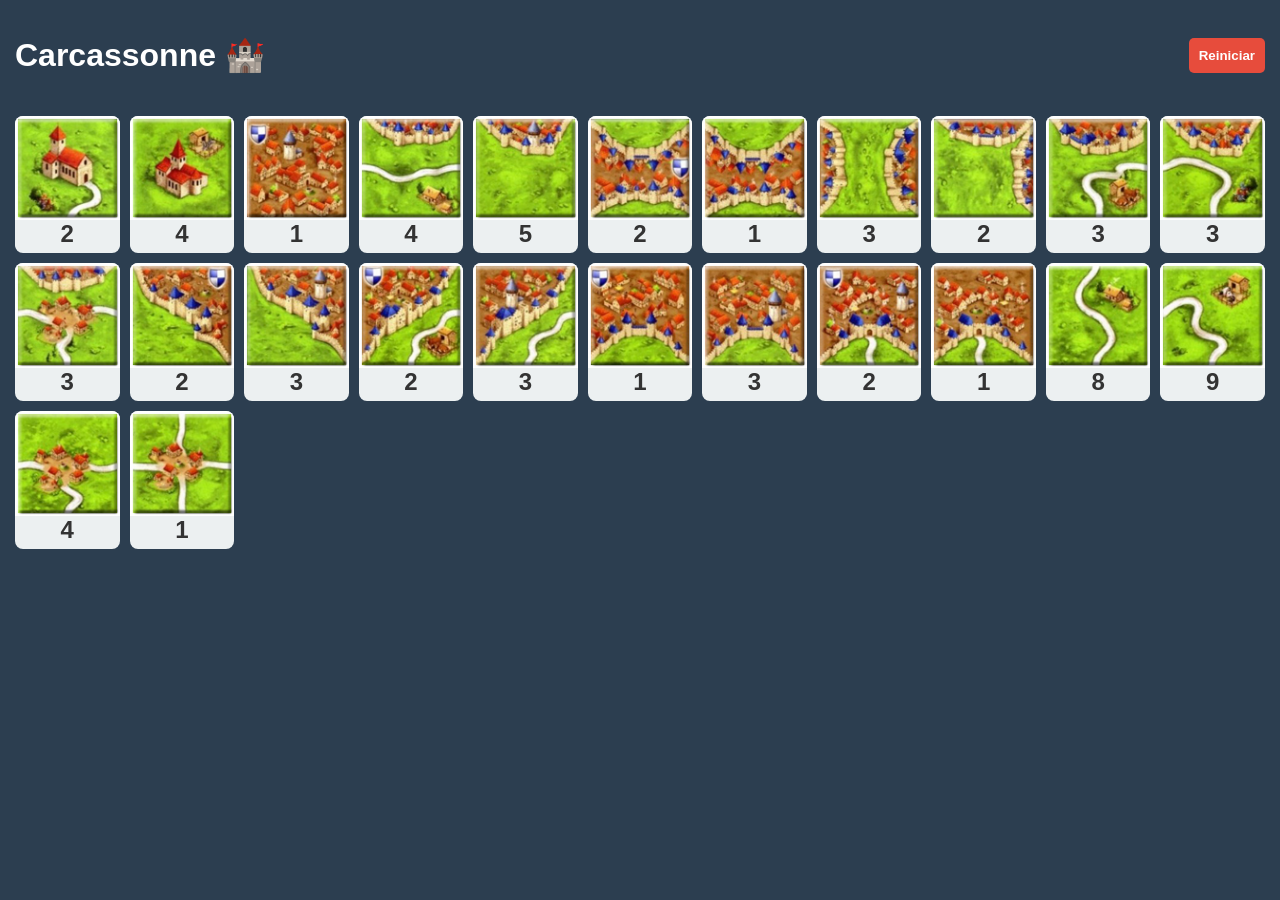
==== index.html @ a1afb7c9 "Primeira versão do Contador Carcassonne com LocalStorage" ====
<!DOCTYPE html>
<html lang="pt-BR">
<head>
    <meta charset="UTF-8">
    <meta name="viewport" content="width=device-width, initial-scale=1.0">
    <title>Carcassonne Counter</title>
    <link rel="stylesheet" href="style.css">
    <link rel="manifest" href="manifest.json">
</head>
<body>
    <header>
        <h1>Carcassonne 🏰</h1>
        <button id="btn-reset">Reiniciar</button>
    </header>

    <main id="app-grid"></main>

    <script src="app.js"></script>
    <script>
        if ('serviceWorker' in navigator) {
            navigator.serviceWorker.register('sw.js');
        }
    </script>
</body>
</html>
---- style.css ----
body {
    font-family: sans-serif;
    background-color: #2c3e50;
    color: white;
    margin: 0;
    padding: 15px;
}

header {
    display: flex;
    justify-content: space-between;
    align-items: center;
    margin-bottom: 20px;
}

#btn-reset {
    background: #e74c3c;
    color: white;
    border: none;
    padding: 10px;
    border-radius: 5px;
    font-weight: bold;
}

#app-grid {
    display: grid;
    grid-template-columns: repeat(auto-fill, minmax(100px, 1fr));
    gap: 10px;
}

.tile-card {
    background: #ecf0f1;
    color: #333;
    border-radius: 8px;
    text-align: center;
    padding-bottom: 5px;
    overflow: hidden;
    transition: 0.2s;
}

.tile-card.esgotado {
    opacity: 0.2;
    filter: grayscale(1);
}

.tile-img {
    width: 100%;
    display: block;
}

.tile-count {
    font-size: 1.5rem;
    font-weight: bold;
}
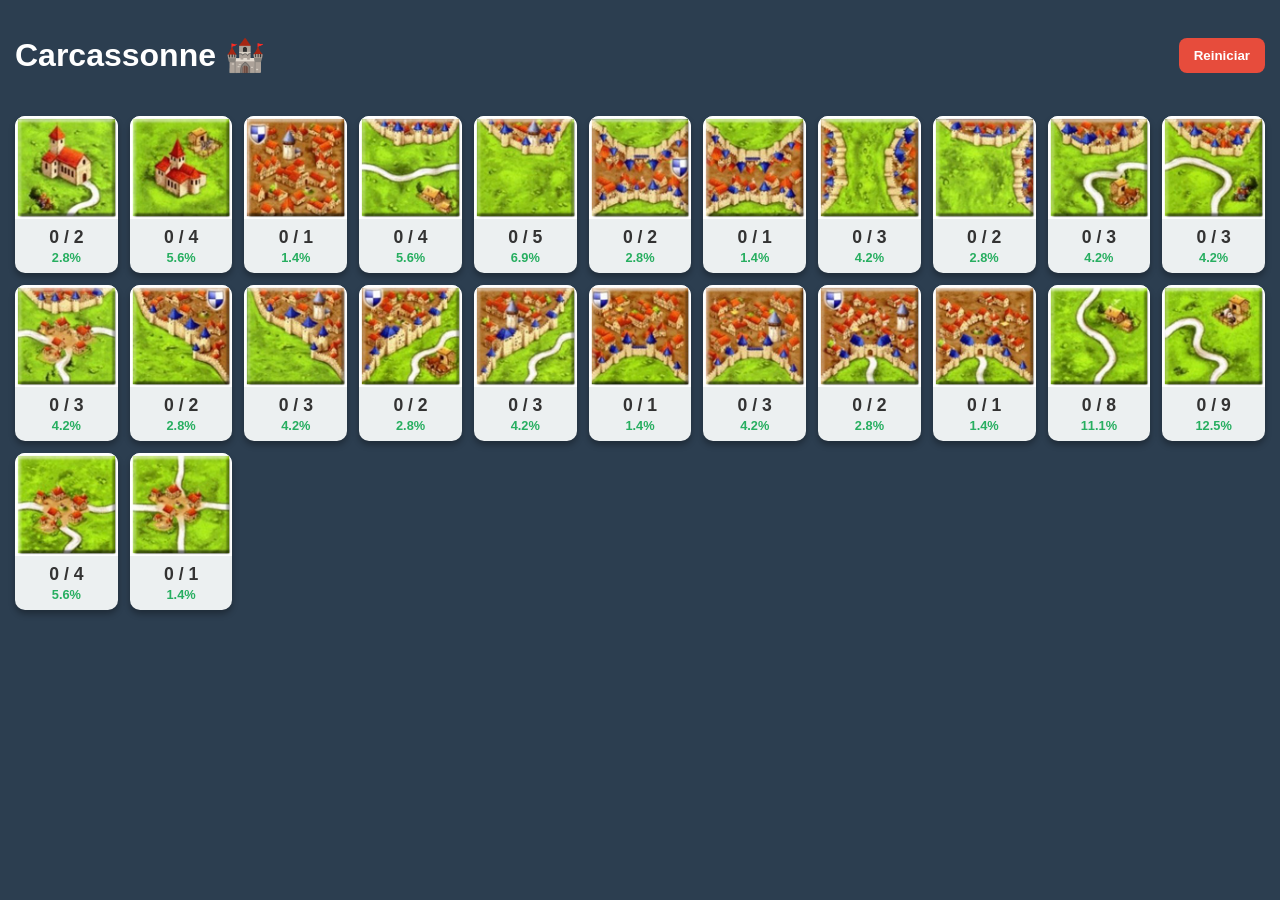
==== commit 6fd54aef: "Contagem x/y e probabilidade adicionados" ====
--- a/index.html
+++ b/index.html
@@ -3,7 +3,7 @@
 <head>
     <meta charset="UTF-8">
     <meta name="viewport" content="width=device-width, initial-scale=1.0">
-    <title>Carcassonne Counter</title>
+    <title>Carcassonne Tracker</title>
     <link rel="stylesheet" href="style.css">
     <link rel="manifest" href="manifest.json">
 </head>
--- a/style.css
+++ b/style.css
@@ -1,6 +1,14 @@
+:root {
+    --bg: #2c3e50;
+    --card-bg: #ecf0f1;
+    --primary: #3498db;
+    --danger: #e74c3c;
+    --success: #27ae60;
+}
+
 body {
-    font-family: sans-serif;
-    background-color: #2c3e50;
+    font-family: -apple-system, BlinkMacSystemFont, "Segoe UI", Roboto, Helvetica, Arial, sans-serif;
+    background-color: var(--bg);
     color: white;
     margin: 0;
     padding: 15px;
@@ -14,32 +22,38 @@
 }
 
 #btn-reset {
-    background: #e74c3c;
+    background: var(--danger);
     color: white;
     border: none;
-    padding: 10px;
-    border-radius: 5px;
+    padding: 10px 15px;
+    border-radius: 8px;
     font-weight: bold;
+    cursor: pointer;
 }
 
 #app-grid {
     display: grid;
     grid-template-columns: repeat(auto-fill, minmax(100px, 1fr));
-    gap: 10px;
+    gap: 12px;
 }
 
 .tile-card {
-    background: #ecf0f1;
+    background: var(--card-bg);
     color: #333;
-    border-radius: 8px;
+    border-radius: 10px;
     text-align: center;
-    padding-bottom: 5px;
     overflow: hidden;
-    transition: 0.2s;
+    transition: transform 0.1s;
+    cursor: pointer;
+    box-shadow: 0 4px 6px rgba(0,0,0,0.3);
+}
+
+.tile-card:active {
+    transform: scale(0.95);
 }
 
 .tile-card.esgotado {
-    opacity: 0.2;
+    opacity: 0.3;
     filter: grayscale(1);
 }
 
@@ -48,7 +62,18 @@
     display: block;
 }
 
+.tile-info {
+    padding: 8px 5px;
+}
+
 .tile-count {
-    font-size: 1.5rem;
+    font-size: 1.1rem;
+    font-weight: 800;
+    margin-bottom: 2px;
+}
+
+.tile-prob {
+    font-size: 0.8rem;
+    color: var(--success);
     font-weight: bold;
 }
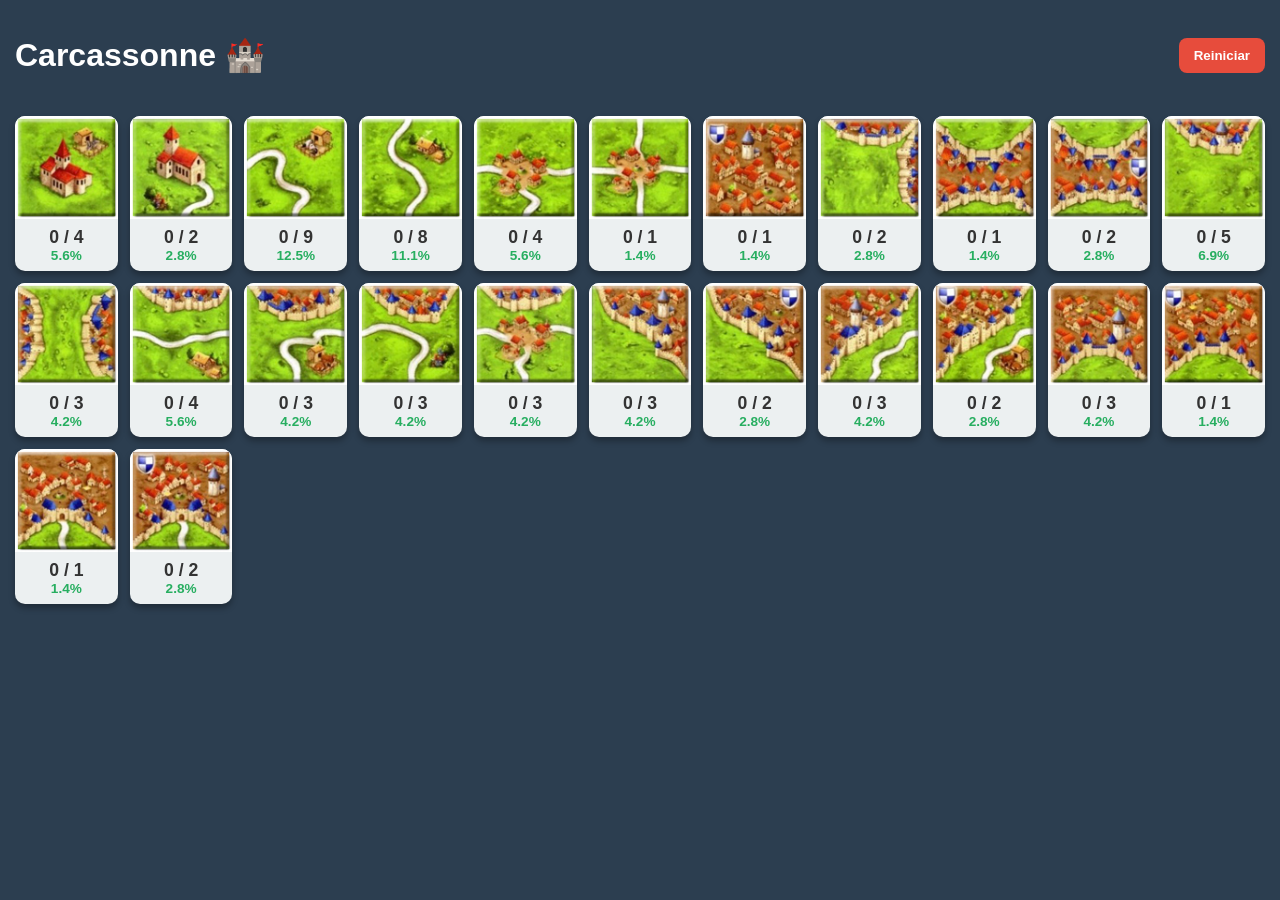
==== commit 47d3ccae: "Atualização final: agrupamento, probabilidades e correção de cache" ====
--- a/index.html
+++ b/index.html
@@ -3,7 +3,7 @@
 <head>
     <meta charset="UTF-8">
     <meta name="viewport" content="width=device-width, initial-scale=1.0">
-    <title>Carcassonne Tracker</title>
+    <title>Carcassonne Counter</title>
     <link rel="stylesheet" href="style.css">
     <link rel="manifest" href="manifest.json">
 </head>
@@ -18,7 +18,9 @@
     <script src="app.js"></script>
     <script>
         if ('serviceWorker' in navigator) {
-            navigator.serviceWorker.register('sw.js');
+            window.addEventListener('load', () => {
+                navigator.serviceWorker.register('sw.js');
+            });
         }
     </script>
 </body>
--- a/style.css
+++ b/style.css
@@ -1,17 +1,17 @@
 :root {
     --bg: #2c3e50;
     --card-bg: #ecf0f1;
-    --primary: #3498db;
     --danger: #e74c3c;
     --success: #27ae60;
 }
 
 body {
-    font-family: -apple-system, BlinkMacSystemFont, "Segoe UI", Roboto, Helvetica, Arial, sans-serif;
+    font-family: sans-serif;
     background-color: var(--bg);
     color: white;
     margin: 0;
     padding: 15px;
+    -webkit-tap-highlight-color: transparent;
 }
 
 header {
@@ -43,17 +43,12 @@
     border-radius: 10px;
     text-align: center;
     overflow: hidden;
-    transition: transform 0.1s;
+    box-shadow: 0 4px 6px rgba(0,0,0,0.3);
     cursor: pointer;
-    box-shadow: 0 4px 6px rgba(0,0,0,0.3);
-}
-
-.tile-card:active {
-    transform: scale(0.95);
 }
 
 .tile-card.esgotado {
-    opacity: 0.3;
+    opacity: 0.2;
     filter: grayscale(1);
 }
 
@@ -69,11 +64,10 @@
 .tile-count {
     font-size: 1.1rem;
     font-weight: 800;
-    margin-bottom: 2px;
 }
 
 .tile-prob {
-    font-size: 0.8rem;
+    font-size: 0.85rem;
     color: var(--success);
     font-weight: bold;
 }
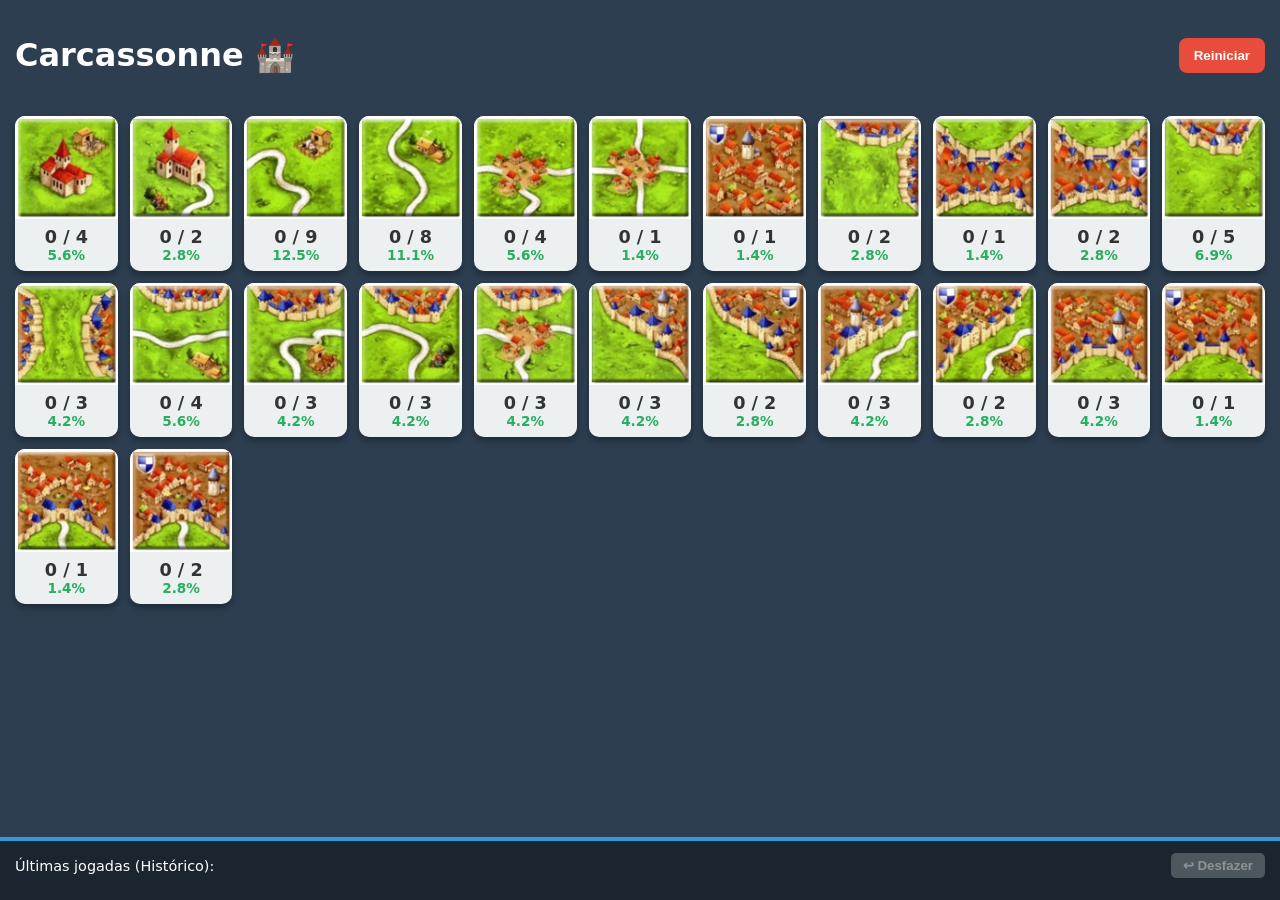
==== commit c218a3e7: "atualizar" ====
--- a/index.html
+++ b/index.html
@@ -2,8 +2,8 @@
 <html lang="pt-BR">
 <head>
     <meta charset="UTF-8">
-    <meta name="viewport" content="width=device-width, initial-scale=1.0">
-    <title>Carcassonne Counter</title>
+    <meta name="viewport" content="width=device-width, initial-scale=1.0, maximum-scale=1.0, user-scalable=no">
+    <title>Carcassonne Tracker</title>
     <link rel="stylesheet" href="style.css">
     <link rel="manifest" href="manifest.json">
 </head>
--- a/style.css
+++ b/style.css
@@ -1,17 +1,19 @@
 :root {
     --bg: #2c3e50;
     --card-bg: #ecf0f1;
+    --primary: #3498db;
     --danger: #e74c3c;
     --success: #27ae60;
+    --warning: #f39c12;
 }
 
 body {
-    font-family: sans-serif;
+    font-family: -apple-system, system-ui, sans-serif;
     background-color: var(--bg);
     color: white;
     margin: 0;
     padding: 15px;
-    -webkit-tap-highlight-color: transparent;
+    padding-bottom: 120px; /* Espaço para o histórico fixo */
 }
 
 header {
@@ -28,7 +30,6 @@
     padding: 10px 15px;
     border-radius: 8px;
     font-weight: bold;
-    cursor: pointer;
 }
 
 #app-grid {
@@ -70,4 +71,52 @@
     font-size: 0.85rem;
     color: var(--success);
     font-weight: bold;
+}
+
+/* PAINEL DE HISTÓRICO */
+#historico-container {
+    position: fixed;
+    bottom: 0;
+    left: 0;
+    right: 0;
+    background: #1a252f;
+    padding: 12px 15px;
+    border-top: 4px solid var(--primary);
+    z-index: 100;
+}
+
+.historico-header {
+    display: flex;
+    justify-content: space-between;
+    align-items: center;
+    margin-bottom: 10px;
+    font-size: 0.9rem;
+}
+
+#btn-undo {
+    background: var(--warning);
+    color: white;
+    border: none;
+    padding: 5px 12px;
+    border-radius: 5px;
+    font-weight: bold;
+}
+
+#btn-undo:disabled {
+    background: #7f8c8d;
+    opacity: 0.5;
+}
+
+.historico-lista {
+    display: flex;
+    gap: 10px;
+    overflow-x: auto;
+}
+
+.img-mini {
+    width: 45px;
+    height: 45px;
+    border-radius: 5px;
+    border: 2px solid white;
+    flex-shrink: 0;
 }
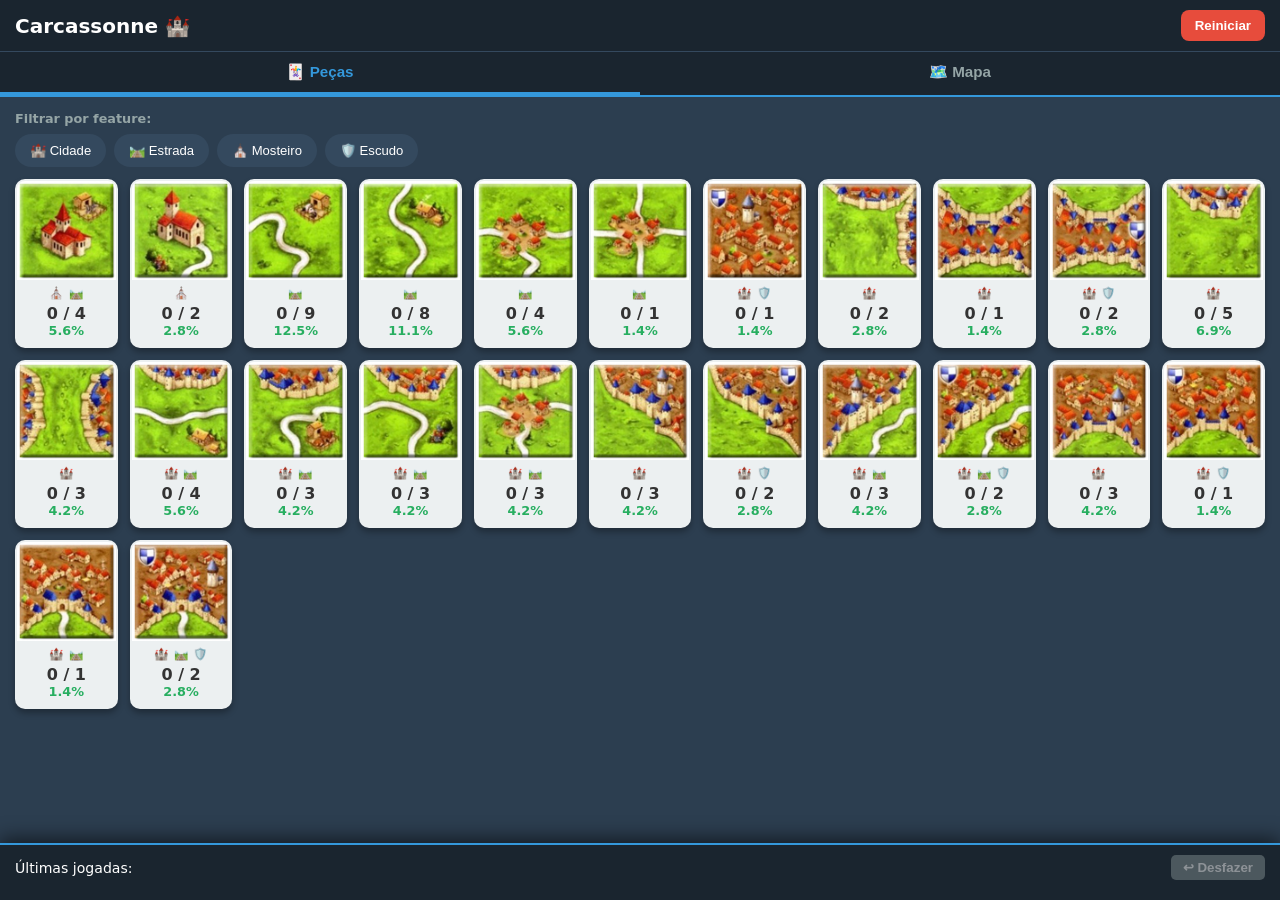
==== commit a2b062f5: "Add feature filter and visual map to Carcassonne tracker - Feature filter bar (Cidade/Estrada/Mostei" ====
--- a/index.html
+++ b/index.html
@@ -8,12 +8,48 @@
     <link rel="manifest" href="manifest.json">
 </head>
 <body>
-    <header>
-        <h1>Carcassonne 🏰</h1>
-        <button id="btn-reset">Reiniciar</button>
-    </header>
+    <div id="top-bar">
+        <header>
+            <h1>Carcassonne 🏰</h1>
+            <button id="btn-reset">Reiniciar</button>
+        </header>
+        <nav id="tab-bar">
+            <button class="tab-btn ativo" data-tab="pecas" onclick="mudarAba('pecas')">🃏 Peças</button>
+            <button class="tab-btn" data-tab="mapa" onclick="mudarAba('mapa')">🗺️ Mapa</button>
+        </nav>
+    </div>
 
-    <main id="app-grid"></main>
+    <!-- Aba: Peças -->
+    <div id="tab-pecas">
+        <div id="filtro-bar">
+            <span class="filtro-label">Filtrar por feature:</span>
+            <button class="btn-filtro" data-feature="cidade" onclick="toggleFiltro('cidade')">🏰 Cidade</button>
+            <button class="btn-filtro" data-feature="estrada" onclick="toggleFiltro('estrada')">🛤️ Estrada</button>
+            <button class="btn-filtro" data-feature="mosteiro" onclick="toggleFiltro('mosteiro')">⛪ Mosteiro</button>
+            <button class="btn-filtro" data-feature="escudo" onclick="toggleFiltro('escudo')">🛡️ Escudo</button>
+        </div>
+        <div id="prob-filtro" hidden></div>
+        <main id="app-grid"></main>
+    </div>
+
+    <!-- Aba: Mapa -->
+    <div id="tab-mapa" hidden>
+        <div id="mapa-toolbar">
+            <div id="tile-selecionado-preview">
+                <div class="preview-badge">Selecione →</div>
+            </div>
+            <button id="btn-rotacionar">↻ Girar</button>
+            <button id="btn-remover-modo">✕ Remover</button>
+            <span class="mapa-dica">Toque na peça desejada abaixo, depois toque no mapa para colocar</span>
+        </div>
+        <div id="tile-picker"></div>
+        <div id="mapa-scroll">
+            <div id="mapa-grid"></div>
+        </div>
+    </div>
+
+    <!-- Histórico fixo (só visível na aba Peças) -->
+    <div id="historico-container"></div>
 
     <script src="app.js"></script>
     <script>
@@ -24,4 +60,4 @@
         }
     </script>
 </body>
-</html>+</html>
--- a/style.css
+++ b/style.css
@@ -5,33 +5,156 @@
     --danger: #e74c3c;
     --success: #27ae60;
     --warning: #f39c12;
-}
+    --panel-bg: #1a252f;
+}
+
+* { box-sizing: border-box; }
 
 body {
     font-family: -apple-system, system-ui, sans-serif;
     background-color: var(--bg);
     color: white;
     margin: 0;
-    padding: 15px;
-    padding-bottom: 120px; /* Espaço para o histórico fixo */
+    padding: 0;
+    padding-bottom: 100px;
+}
+
+body.aba-mapa {
+    padding-bottom: 0;
+}
+
+/* ===== TOP BAR ===== */
+#top-bar {
+    position: sticky;
+    top: 0;
+    z-index: 50;
+    background: var(--panel-bg);
+    border-bottom: 2px solid var(--primary);
 }
 
 header {
     display: flex;
     justify-content: space-between;
     align-items: center;
-    margin-bottom: 20px;
+    padding: 10px 15px;
+}
+
+header h1 {
+    margin: 0;
+    font-size: 1.25rem;
 }
 
 #btn-reset {
     background: var(--danger);
     color: white;
     border: none;
-    padding: 10px 15px;
+    padding: 8px 14px;
     border-radius: 8px;
     font-weight: bold;
-}
-
+    cursor: pointer;
+}
+
+/* ===== TABS ===== */
+#tab-bar {
+    display: flex;
+    border-top: 1px solid #34495e;
+}
+
+.tab-btn {
+    flex: 1;
+    padding: 11px;
+    background: transparent;
+    color: #95a5a6;
+    border: none;
+    font-size: 0.95rem;
+    font-weight: bold;
+    cursor: pointer;
+    border-bottom: 3px solid transparent;
+    transition: color 0.2s, border-color 0.2s;
+}
+
+.tab-btn.ativo {
+    color: var(--primary);
+    border-bottom-color: var(--primary);
+}
+
+/* ===== ABA PEÇAS ===== */
+#tab-pecas {
+    padding: 14px 15px;
+}
+
+/* ===== FILTRO ===== */
+#filtro-bar {
+    display: flex;
+    gap: 8px;
+    align-items: center;
+    flex-wrap: wrap;
+    margin-bottom: 12px;
+}
+
+.filtro-label {
+    font-size: 0.8rem;
+    color: #95a5a6;
+    font-weight: bold;
+    width: 100%;
+}
+
+.btn-filtro {
+    background: #34495e;
+    color: white;
+    border: 2px solid transparent;
+    padding: 7px 13px;
+    border-radius: 20px;
+    font-size: 0.82rem;
+    cursor: pointer;
+    transition: background 0.2s, border-color 0.2s;
+}
+
+.btn-filtro.ativo {
+    background: var(--primary);
+    border-color: rgba(255,255,255,0.4);
+}
+
+/* ===== RESULTADO DO FILTRO ===== */
+#prob-filtro {
+    margin-bottom: 14px;
+}
+
+.prob-resultado {
+    background: var(--panel-bg);
+    border: 1px solid var(--primary);
+    border-radius: 10px;
+    padding: 12px 15px;
+    display: flex;
+    align-items: center;
+    gap: 10px;
+    flex-wrap: wrap;
+}
+
+.prob-label {
+    font-size: 0.82rem;
+    color: #bdc3c7;
+    flex: 1;
+    min-width: 160px;
+}
+
+.prob-value {
+    font-size: 1.8rem;
+    font-weight: 900;
+    letter-spacing: -1px;
+}
+
+.prob-value.alta  { color: var(--success); }
+.prob-value.media { color: var(--warning); }
+.prob-value.baixa { color: var(--danger); }
+
+.prob-detalhe {
+    font-size: 0.78rem;
+    color: #7f8c8d;
+    width: 100%;
+}
+
+/* ===== GRID DE PEÇAS ===== */
 #app-grid {
     display: grid;
     grid-template-columns: repeat(auto-fill, minmax(100px, 1fr));
@@ -46,11 +169,25 @@
     overflow: hidden;
     box-shadow: 0 4px 6px rgba(0,0,0,0.3);
     cursor: pointer;
-}
+    transition: opacity 0.2s, transform 0.1s, box-shadow 0.2s;
+    border: 2px solid transparent;
+}
+
+.tile-card:active { transform: scale(0.95); }
 
 .tile-card.esgotado {
     opacity: 0.2;
     filter: grayscale(1);
+    cursor: default;
+}
+
+.tile-card.destacado {
+    border-color: var(--primary);
+    box-shadow: 0 0 0 3px rgba(52,152,219,0.4), 0 4px 10px rgba(0,0,0,0.3);
+}
+
+.tile-card.desfocado {
+    opacity: 0.25;
 }
 
 .tile-img {
@@ -59,29 +196,37 @@
 }
 
 .tile-info {
-    padding: 8px 5px;
+    padding: 6px 4px 8px;
+}
+
+.tile-features {
+    font-size: 0.72rem;
+    min-height: 16px;
+    margin-bottom: 2px;
+    letter-spacing: 1px;
 }
 
 .tile-count {
-    font-size: 1.1rem;
+    font-size: 1rem;
     font-weight: 800;
 }
 
 .tile-prob {
-    font-size: 0.85rem;
+    font-size: 0.8rem;
     color: var(--success);
     font-weight: bold;
 }
 
-/* PAINEL DE HISTÓRICO */
+/* ===== HISTÓRICO FIXO ===== */
 #historico-container {
     position: fixed;
     bottom: 0;
     left: 0;
     right: 0;
-    background: #1a252f;
-    padding: 12px 15px;
-    border-top: 4px solid var(--primary);
+    background: var(--panel-bg);
+    padding: 10px 15px 12px;
+    border-top: 2px solid var(--primary);
+    box-shadow: 0 -4px 20px rgba(0,0,0,0.6);
     z-index: 100;
 }
 
@@ -89,8 +234,8 @@
     display: flex;
     justify-content: space-between;
     align-items: center;
-    margin-bottom: 10px;
-    font-size: 0.9rem;
+    margin-bottom: 8px;
+    font-size: 0.88rem;
 }
 
 #btn-undo {
@@ -100,23 +245,212 @@
     padding: 5px 12px;
     border-radius: 5px;
     font-weight: bold;
+    cursor: pointer;
 }
 
 #btn-undo:disabled {
     background: #7f8c8d;
     opacity: 0.5;
+    cursor: default;
 }
 
 .historico-lista {
     display: flex;
-    gap: 10px;
+    gap: 8px;
     overflow-x: auto;
 }
 
 .img-mini {
-    width: 45px;
-    height: 45px;
-    border-radius: 5px;
+    width: 40px;
+    height: 40px;
+    border-radius: 4px;
     border: 2px solid white;
     flex-shrink: 0;
-}+}
+
+/* ===== ABA MAPA ===== */
+#mapa-toolbar {
+    display: flex;
+    align-items: center;
+    gap: 10px;
+    padding: 10px 15px;
+    background: var(--panel-bg);
+    border-bottom: 1px solid #34495e;
+    flex-wrap: wrap;
+}
+
+#tile-selecionado-preview {
+    width: 58px;
+    height: 58px;
+    display: flex;
+    align-items: center;
+    justify-content: center;
+    background: #34495e;
+    border-radius: 8px;
+    flex-shrink: 0;
+    overflow: hidden;
+}
+
+.preview-img {
+    width: 54px;
+    height: 54px;
+    display: block;
+    border-radius: 5px;
+    transition: transform 0.2s;
+}
+
+.preview-badge {
+    font-size: 0.65rem;
+    color: #95a5a6;
+    text-align: center;
+    padding: 4px;
+    line-height: 1.3;
+}
+
+.preview-badge.remover {
+    color: var(--danger);
+    font-weight: bold;
+    font-size: 0.7rem;
+}
+
+#btn-rotacionar,
+#btn-remover-modo {
+    padding: 9px 14px;
+    border: 2px solid transparent;
+    border-radius: 8px;
+    font-weight: bold;
+    cursor: pointer;
+    color: white;
+    font-size: 0.9rem;
+}
+
+#btn-rotacionar {
+    background: var(--primary);
+}
+
+#btn-remover-modo {
+    background: #34495e;
+}
+
+#btn-remover-modo.ativo {
+    background: var(--danger);
+    border-color: rgba(255,255,255,0.3);
+}
+
+.mapa-dica {
+    font-size: 0.72rem;
+    color: #7f8c8d;
+    flex: 1;
+    min-width: 120px;
+    line-height: 1.3;
+}
+
+/* ===== TILE PICKER ===== */
+#tile-picker {
+    display: flex;
+    gap: 8px;
+    padding: 10px 15px;
+    overflow-x: auto;
+    background: #243342;
+    border-bottom: 1px solid #34495e;
+    -webkit-overflow-scrolling: touch;
+}
+
+.picker-item {
+    flex-shrink: 0;
+    cursor: pointer;
+    text-align: center;
+    border: 2px solid transparent;
+    border-radius: 7px;
+    padding: 3px;
+    transition: border-color 0.15s, background 0.15s;
+}
+
+.picker-item img {
+    width: 44px;
+    height: 44px;
+    display: block;
+    border-radius: 4px;
+}
+
+.picker-item span {
+    font-size: 0.62rem;
+    color: #bdc3c7;
+    display: block;
+    margin-top: 2px;
+}
+
+.picker-item.esgotado-picker {
+    opacity: 0.3;
+}
+
+.picker-item.picker-ativo {
+    border-color: var(--primary);
+    background: rgba(52,152,219,0.25);
+}
+
+/* ===== MAPA GRID ===== */
+#mapa-scroll {
+    overflow: auto;
+    height: calc(100vh - 285px);
+    background: #0f1923;
+    -webkit-overflow-scrolling: touch;
+}
+
+#mapa-grid {
+    display: grid;
+    grid-template-columns: repeat(21, 58px);
+    grid-template-rows: repeat(21, 58px);
+    gap: 1px;
+    background: #0d1921;
+    padding: 1px;
+    width: fit-content;
+}
+
+.mapa-cell {
+    width: 58px;
+    height: 58px;
+    background: #1e2d3a;
+    position: relative;
+    overflow: hidden;
+}
+
+.mapa-cell.vazia {
+    border: 1px solid #2c3e50;
+}
+
+.mapa-cell.colocavel {
+    cursor: pointer;
+    border: 1px solid rgba(52,152,219,0.3);
+}
+
+.mapa-cell.colocavel:hover {
+    background: rgba(52,152,219,0.18);
+    border-color: var(--primary);
+}
+
+.mapa-cell.ocupada img {
+    width: 100%;
+    height: 100%;
+    display: block;
+}
+
+.mapa-cell.removivel {
+    cursor: pointer;
+}
+
+.mapa-cell.removivel:hover::after {
+    content: '✕';
+    position: absolute;
+    top: 0; left: 0;
+    width: 100%; height: 100%;
+    background: rgba(231,76,60,0.7);
+    color: white;
+    font-size: 1.4rem;
+    font-weight: bold;
+    display: flex;
+    align-items: center;
+    justify-content: center;
+    line-height: 58px;
+    text-align: center;
+}
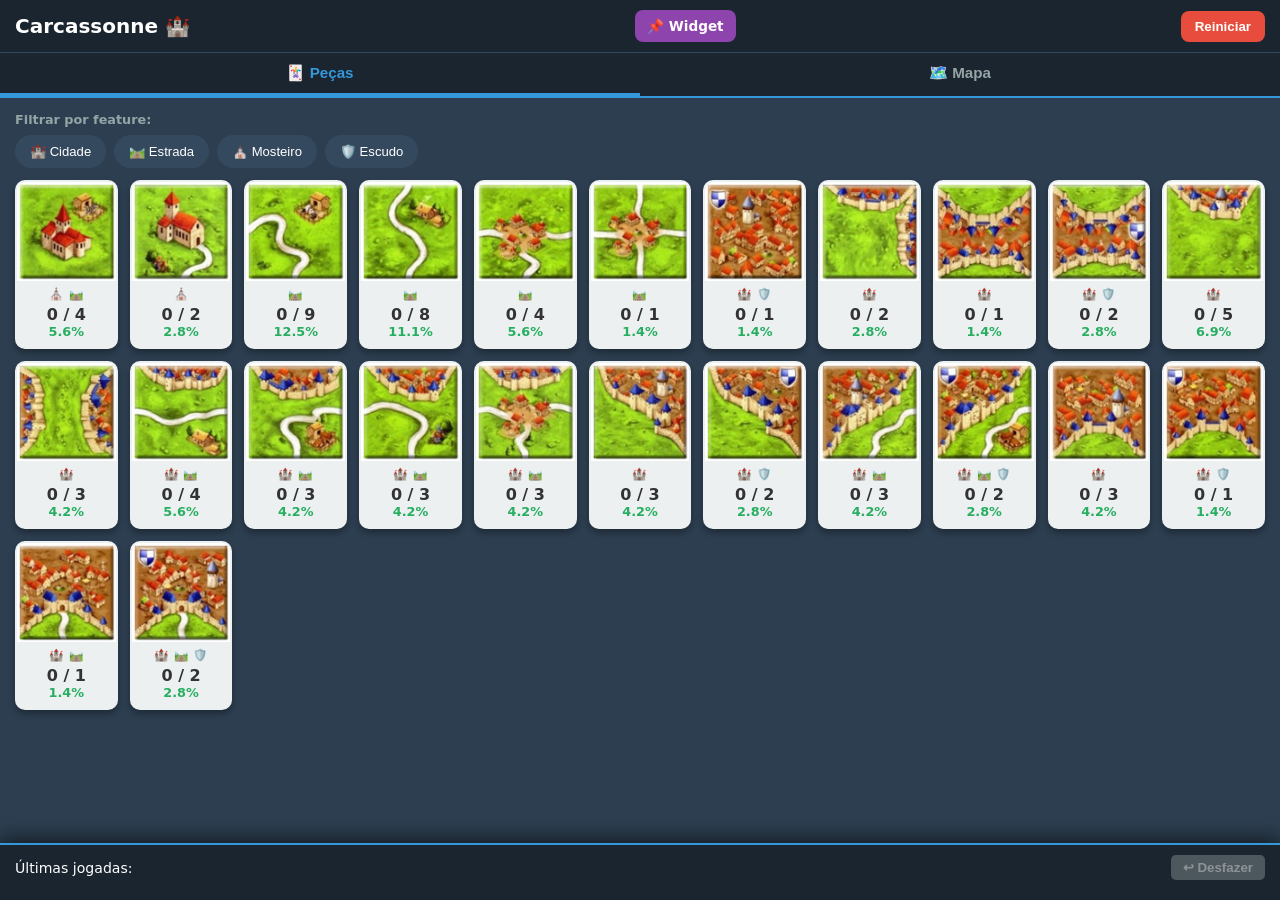
==== commit dd3c0954: "Add bookmarklet overlay for in-game use Self-contained floating panel that injects the tracker into " ====
--- a/index.html
+++ b/index.html
@@ -11,6 +11,7 @@
     <div id="top-bar">
         <header>
             <h1>Carcassonne 🏰</h1>
+            <a href="bookmarklet.html" style="background:#8e44ad;color:white;border:none;padding:8px 12px;border-radius:8px;font-weight:bold;text-decoration:none;font-size:0.85rem">📌 Widget</a>
             <button id="btn-reset">Reiniciar</button>
         </header>
         <nav id="tab-bar">
